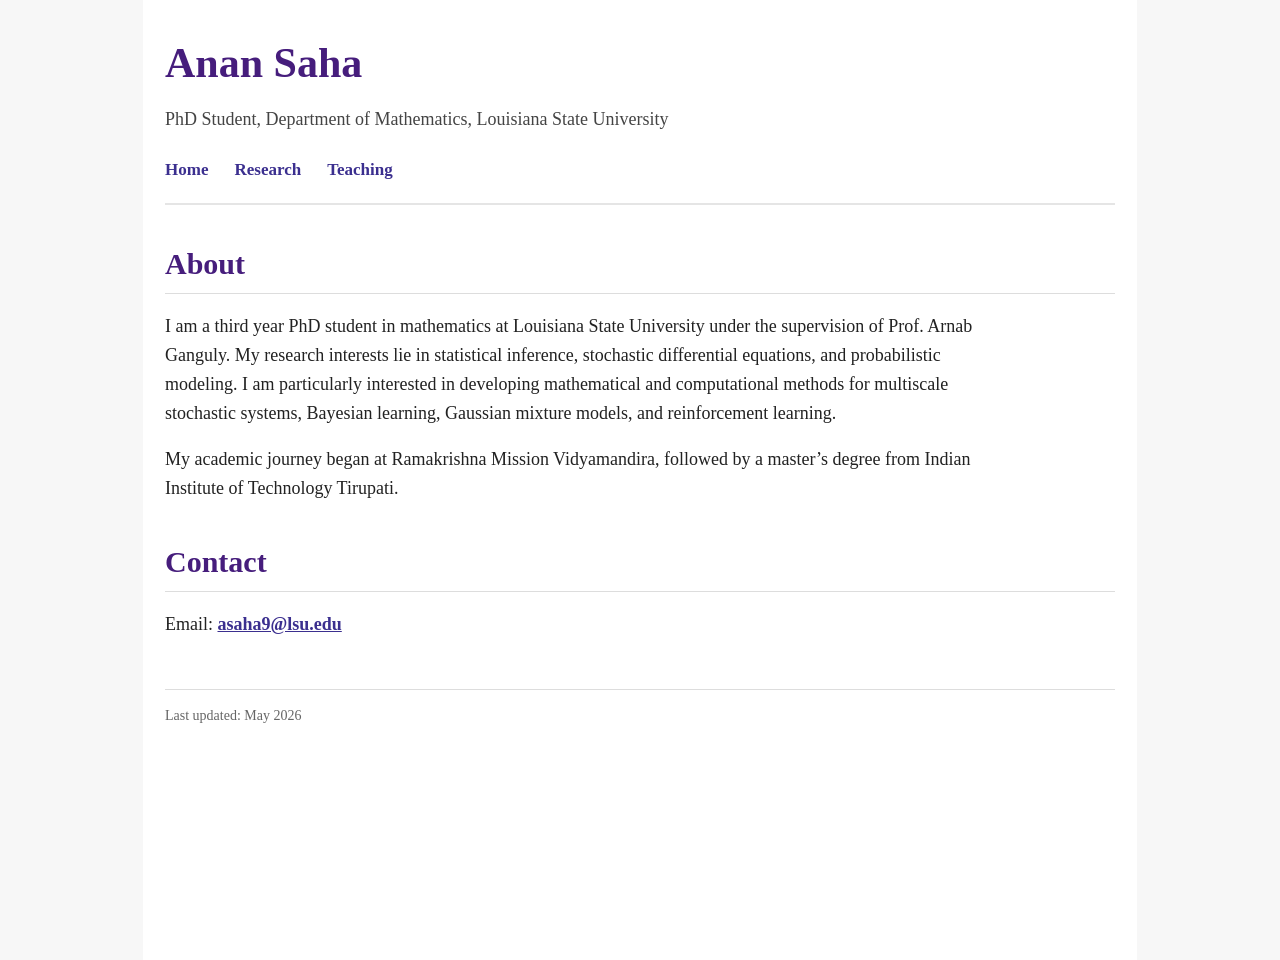
==== index.html @ 10abecd0 "Update index.html" ====
<!DOCTYPE html>
<html lang="en">
<head>
  <meta charset="UTF-8" />
  <meta name="viewport" content="width=device-width, initial-scale=1.0" />
  <title>Anan Saha</title>

  <style>
    body {
      margin: 0;
      font-family: Georgia, "Times New Roman", serif;
      background: #f7f7f7;
      color: #222;
      line-height: 1.6;
    }

    .container {
      max-width: 950px;
      margin: 0 auto;
      padding: 30px 22px;
      background: white;
      min-height: 100vh;
    }

    header {
      border-bottom: 2px solid #e5e5e5;
      padding-bottom: 20px;
      margin-bottom: 35px;
    }



    .subtitle {
      font-size: 18px;
      margin: 0;
      color: #444;
    }

    nav {
      margin-top: 22px;
    }

    nav a {
      text-decoration: none;
      color: #3b2f8f;
      font-weight: bold;
      margin-right: 22px;
      font-size: 17px;
    }

    nav a:hover {
      text-decoration: underline;
    }

    section {
      margin-bottom: 34px;
    }

    h1 {
  font-size: 42px;
  margin: 0 0 8px 0;
  font-weight: bold;
  color: #461D7C;
}

    h2 {
      font-size: 30px;
      color: #461D7C;
      border-bottom: 1px solid #ddd;
      padding-bottom: 5px;
      margin-bottom: 18px;
      
    }

    h3 {
      font-size: 22px;
      margin-bottom: 8px;
      color: #3b2f8f;
    }

    p {
      font-size: 18px;
      max-width: 850px;
    }

    .contact {
      margin-top: 35px;
    }

    .contact a {
      color: #3b2f8f;
      font-weight: bold;
    }

    footer {
      margin-top: 50px;
      border-top: 1px solid #ddd;
      padding-top: 15px;
      font-size: 14px;
      color: #666;
    }

    @media (max-width: 600px) {
      h1 {
        font-size: 34px;
      }

      nav a {
        display: inline-block;
        margin-bottom: 8px;
      }

      p {
        font-size: 17px;
      }
    }
  </style>
</head>

<body>
  <div class="container">

    <header>
      <h1>Anan Saha</h1>
      <p class="subtitle">
        PhD Student, Department of Mathematics, Louisiana State University
      </p>

      <nav>
        <a href="index.html" class="active">Home</a>
        <a href="research.html">Research</a>
        <a href="teaching.html">Teaching</a>
      </nav>
    </header>

    <section>
      <h2>About</h2>

      <p>
        I am a third year PhD student in mathematics at Louisiana State University under the supervision of Prof. Arnab Ganguly.
        My research interests lie in statistical inference, stochastic differential equations, and probabilistic modeling. I am particularly interested in developing mathematical and computational methods for multiscale stochastic systems, Bayesian learning, Gaussian mixture models, and reinforcement learning.
      </p>

     <p> My academic journey began at Ramakrishna Mission Vidyamandira, followed by a master’s degree from Indian Institute of Technology Tirupati.
</p>
    </section>

    <section class="contact">
      <h2>Contact</h2>

      <p>
        Email:
        <a href="mailto:asaha9@lsu.edu">asaha9@lsu.edu</a>
      </p>
    </section>

    <footer>
      Last updated: May 2026
    </footer>

  </div>
</body>
</html>
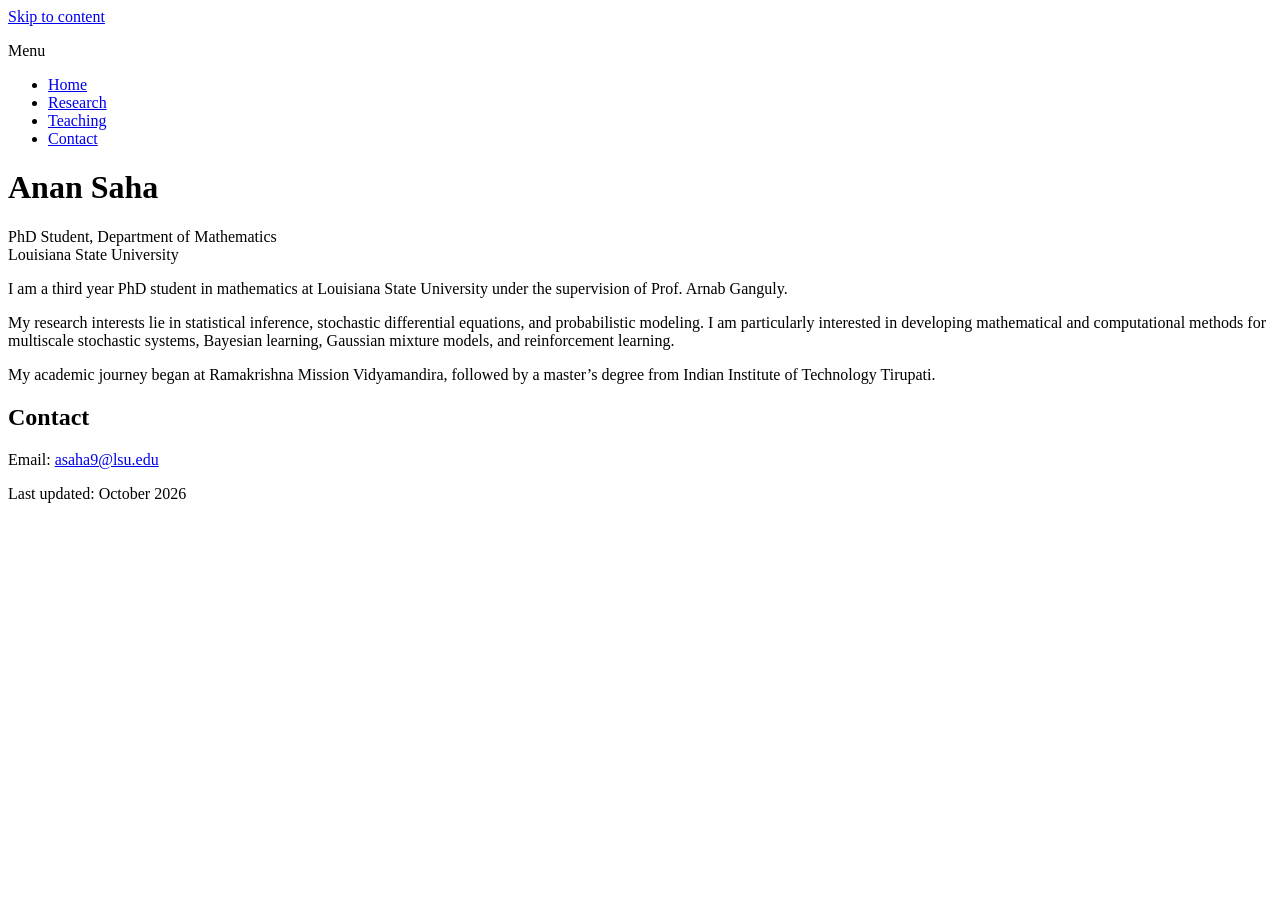
==== commit fd169512: "Update index.html" ====
--- a/index.html
+++ b/index.html
@@ -1,163 +1,69 @@
 <!DOCTYPE html>
 <html lang="en">
 <head>
-  <meta charset="UTF-8" />
-  <meta name="viewport" content="width=device-width, initial-scale=1.0" />
+  <meta charset="utf-8">
+  <meta name="viewport" content="width=device-width, initial-scale=1">
+  <meta name="description" content="Anan Saha, PhD student in mathematics at Louisiana State University. Research in statistical inference, stochastic differential equations, and probabilistic modeling.">
   <title>Anan Saha</title>
+  <link rel="stylesheet" href="styles.css">
+</head>
+<body>
+  <a class="skip-link" href="#main-content">Skip to content</a>
 
-  <style>
-    body {
-      margin: 0;
-      font-family: Georgia, "Times New Roman", serif;
-      background: #f7f7f7;
-      color: #222;
-      line-height: 1.6;
-    }
+  <div class="site-layout">
+    <aside class="site-sidebar">
+      <nav aria-label="Main navigation">
+        <p class="menu-title">Menu</p>
+        <ul>
+          <li><a href="index.html" aria-current="page">Home</a></li>
+          <li><a href="research.html">Research</a></li>
+          <li><a href="teaching.html">Teaching</a></li>
+          <li><a href="#contact">Contact</a></li>
+        </ul>
+      </nav>
+    </aside>
 
-    .container {
-      max-width: 950px;
-      margin: 0 auto;
-      padding: 30px 22px;
-      background: white;
-      min-height: 100vh;
-    }
+    <main class="site-content" id="main-content" tabindex="-1">
+      <header class="page-header">
+        <h1>Anan Saha</h1>
+      </header>
 
-    header {
-      border-bottom: 2px solid #e5e5e5;
-      padding-bottom: 20px;
-      margin-bottom: 35px;
-    }
+      <!-- To add a portrait, save your photo as profile.jpg in this folder
+           and uncomment the following line:
+      <img class="profile-photo" src="profile.jpg" alt="Anan Saha" width="384">
+      -->
 
-
-
-    .subtitle {
-      font-size: 18px;
-      margin: 0;
-      color: #444;
-    }
-
-    nav {
-      margin-top: 22px;
-    }
-
-    nav a {
-      text-decoration: none;
-      color: #3b2f8f;
-      font-weight: bold;
-      margin-right: 22px;
-      font-size: 17px;
-    }
-
-    nav a:hover {
-      text-decoration: underline;
-    }
-
-    section {
-      margin-bottom: 34px;
-    }
-
-    h1 {
-  font-size: 42px;
-  margin: 0 0 8px 0;
-  font-weight: bold;
-  color: #461D7C;
-}
-
-    h2 {
-      font-size: 30px;
-      color: #461D7C;
-      border-bottom: 1px solid #ddd;
-      padding-bottom: 5px;
-      margin-bottom: 18px;
-      
-    }
-
-    h3 {
-      font-size: 22px;
-      margin-bottom: 8px;
-      color: #3b2f8f;
-    }
-
-    p {
-      font-size: 18px;
-      max-width: 850px;
-    }
-
-    .contact {
-      margin-top: 35px;
-    }
-
-    .contact a {
-      color: #3b2f8f;
-      font-weight: bold;
-    }
-
-    footer {
-      margin-top: 50px;
-      border-top: 1px solid #ddd;
-      padding-top: 15px;
-      font-size: 14px;
-      color: #666;
-    }
-
-    @media (max-width: 600px) {
-      h1 {
-        font-size: 34px;
-      }
-
-      nav a {
-        display: inline-block;
-        margin-bottom: 8px;
-      }
-
-      p {
-        font-size: 17px;
-      }
-    }
-  </style>
-</head>
-
-<body>
-  <div class="container">
-
-    <header>
-      <h1>Anan Saha</h1>
-      <p class="subtitle">
-        PhD Student, Department of Mathematics, Louisiana State University
+      <p class="affiliation">
+        PhD Student, Department of Mathematics<br>
+        Louisiana State University
       </p>
 
-      <nav>
-        <a href="index.html" class="active">Home</a>
-        <a href="research.html">Research</a>
-        <a href="teaching.html">Teaching</a>
-      </nav>
-    </header>
-
-    <section>
-      <h2>About</h2>
+      <p>
+        I am a third year PhD student in mathematics at Louisiana State University
+        under the supervision of Prof. Arnab Ganguly.
+      </p>
 
       <p>
-        I am a third year PhD student in mathematics at Louisiana State University under the supervision of Prof. Arnab Ganguly.
-        My research interests lie in statistical inference, stochastic differential equations, and probabilistic modeling. I am particularly interested in developing mathematical and computational methods for multiscale stochastic systems, Bayesian learning, Gaussian mixture models, and reinforcement learning.
+        My research interests lie in statistical inference, stochastic differential
+        equations, and probabilistic modeling. I am particularly interested in
+        developing mathematical and computational methods for multiscale stochastic
+        systems, Bayesian learning, Gaussian mixture models, and reinforcement learning.
       </p>
 
-     <p> My academic journey began at Ramakrishna Mission Vidyamandira, followed by a master’s degree from Indian Institute of Technology Tirupati.
-</p>
-    </section>
+      <p>
+        My academic journey began at Ramakrishna Mission Vidyamandira, followed by
+        a master’s degree from Indian Institute of Technology Tirupati.
+      </p>
 
-    <section class="contact">
-      <h2>Contact</h2>
+      <section id="contact" aria-labelledby="contact-heading">
+        <h2 id="contact-heading">Contact</h2>
+        <p>Email: <a href="mailto:asaha9@lsu.edu">asaha9@lsu.edu</a></p>
+      </section>
 
-      <p>
-        Email:
-        <a href="mailto:asaha9@lsu.edu">asaha9@lsu.edu</a>
-      </p>
-    </section>
-
-    <footer>
-      Last updated: May 2026
-    </footer>
-
+      <footer class="site-footer">
+        Last updated: <time datetime="2026-10">October 2026</time>
+      </footer>
+    </main>
   </div>
 </body>
 </html>
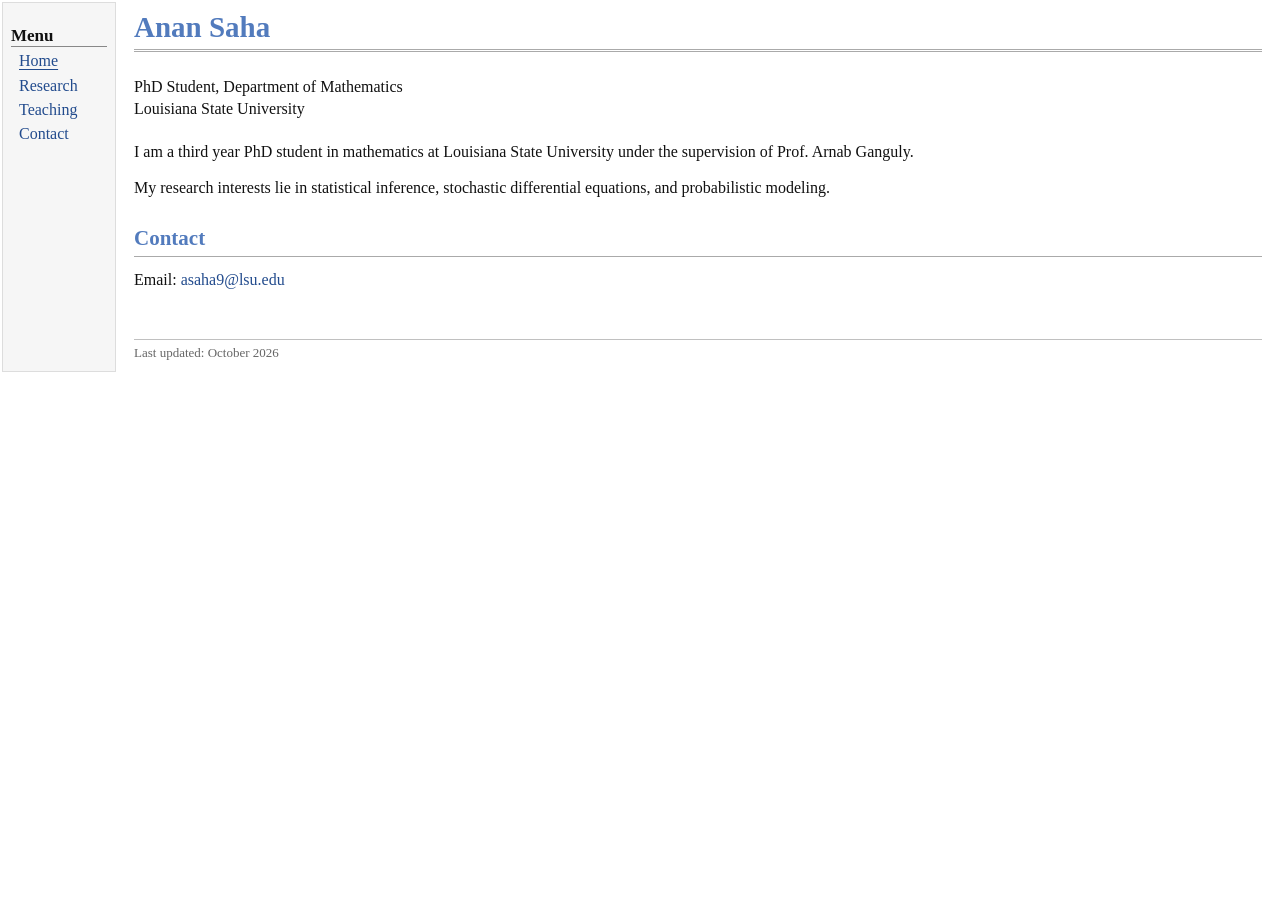
==== commit 136c8eff: "Update index.html" ====
--- a/index.html
+++ b/index.html
@@ -45,15 +45,9 @@
 
       <p>
         My research interests lie in statistical inference, stochastic differential
-        equations, and probabilistic modeling. I am particularly interested in
-        developing mathematical and computational methods for multiscale stochastic
-        systems, Bayesian learning, Gaussian mixture models, and reinforcement learning.
+        equations, and probabilistic modeling.
       </p>
 
-      <p>
-        My academic journey began at Ramakrishna Mission Vidyamandira, followed by
-        a master’s degree from Indian Institute of Technology Tirupati.
-      </p>
 
       <section id="contact" aria-labelledby="contact-heading">
         <h2 id="contact-heading">Contact</h2>
--- a/styles.css
+++ b/styles.css
@@ -0,0 +1,240 @@
+/* Shared by index.html, research.html, and teaching.html. */
+:root {
+  color-scheme: light;
+  --heading-color: #527bbd;
+  --link-color: #224b8d;
+  --rule-color: #aaa;
+  --sidebar-color: #f6f6f6;
+}
+
+* {
+  box-sizing: border-box;
+}
+
+body {
+  margin: 0;
+  background: #fff;
+  color: #111;
+  font-family: Georgia, "Times New Roman", serif;
+  font-size: 16px;
+  line-height: 1.4;
+}
+
+a {
+  color: var(--link-color);
+  text-decoration: none;
+}
+
+a:hover {
+  text-decoration: underline;
+}
+
+a:focus-visible,
+main:focus-visible {
+  outline: 2px solid var(--link-color);
+  outline-offset: 3px;
+}
+
+.skip-link {
+  position: absolute;
+  top: 8px;
+  left: 8px;
+  z-index: 1;
+  padding: 8px 12px;
+  transform: translateY(-150%);
+  background: #fff;
+  border: 1px solid var(--link-color);
+}
+
+.skip-link:focus {
+  transform: translateY(0);
+}
+
+.site-layout {
+  display: grid;
+  grid-template-columns: 114px minmax(0, 1fr);
+  gap: 18px;
+  margin: 2px;
+}
+
+.site-sidebar {
+  padding: 22px 8px 16px;
+  background: var(--sidebar-color);
+  border: 1px solid #ddd;
+}
+
+.menu-title {
+  margin: 0 0 2px;
+  border-bottom: 1px solid #888;
+  font-size: 17px;
+  font-weight: bold;
+  line-height: 1.25;
+}
+
+.site-sidebar ul {
+  margin: 0;
+  padding: 0;
+  list-style: none;
+}
+
+.site-sidebar a {
+  display: block;
+  padding: 1px 8px;
+  line-height: 1.4;
+}
+
+.site-sidebar a[aria-current="page"] {
+  text-decoration: underline;
+  text-underline-offset: 3px;
+}
+
+.site-content {
+  min-width: 0;
+  padding: 8px 16px 10px 0;
+  overflow-wrap: break-word;
+}
+
+.page-header {
+  margin-bottom: 24px;
+  padding-bottom: 4px;
+  border-bottom: 3px double var(--rule-color);
+}
+
+h1,
+h2,
+h3 {
+  color: var(--heading-color);
+  font-weight: bold;
+}
+
+h1 {
+  margin: 0;
+  font-size: 29px;
+  line-height: 1.2;
+}
+
+h2 {
+  margin: 26px 0 12px;
+  padding-bottom: 3px;
+  border-bottom: 1px solid var(--rule-color);
+  font-size: 21px;
+  line-height: 1.3;
+}
+
+h3 {
+  margin: 20px 0 10px;
+  color: var(--link-color);
+  font-size: 17px;
+}
+
+p {
+  margin: 0 0 14px;
+}
+
+.affiliation {
+  margin-bottom: 20px;
+}
+
+/* Optional: add your own portrait above the biography in index.html. */
+.profile-photo {
+  display: block;
+  width: 384px;
+  max-width: 100%;
+  height: auto;
+  margin: 0 0 14px;
+}
+
+.publication-list,
+.course-list {
+  margin: 0;
+  padding-left: 28px;
+}
+
+.publication-list li {
+  margin-bottom: 18px;
+  padding-left: 2px;
+}
+
+.paper-title {
+  font-weight: bold;
+}
+
+.course-list li {
+  margin-bottom: 14px;
+  padding-left: 2px;
+}
+
+.course-details {
+  color: #444;
+}
+
+.site-footer {
+  margin-top: 48px;
+  padding-top: 4px;
+  border-top: 1px solid #c0c0c0;
+  color: #666;
+  font-size: 13px;
+}
+
+@media (max-width: 640px) {
+  .site-layout {
+    display: block;
+    margin: 0;
+  }
+
+  .site-sidebar {
+    padding: 10px 12px;
+    border-width: 0 0 1px;
+  }
+
+  .menu-title {
+    margin-bottom: 4px;
+    border: 0;
+  }
+
+  .site-sidebar ul {
+    display: flex;
+    flex-wrap: wrap;
+    gap: 0 4px;
+  }
+
+  .site-sidebar a {
+    display: flex;
+    align-items: center;
+    min-height: 44px;
+    padding: 8px;
+  }
+
+  .site-content {
+    padding: 20px 16px;
+  }
+
+  h1 {
+    font-size: 28px;
+  }
+
+  .page-header {
+    margin-bottom: 20px;
+  }
+}
+
+@media print {
+  .site-sidebar,
+  .skip-link {
+    display: none;
+  }
+
+  .site-layout {
+    display: block;
+    margin: 0;
+  }
+
+  .site-content {
+    padding: 0;
+  }
+
+  .publication-list li,
+  .course-list li {
+    break-inside: avoid;
+  }
+}
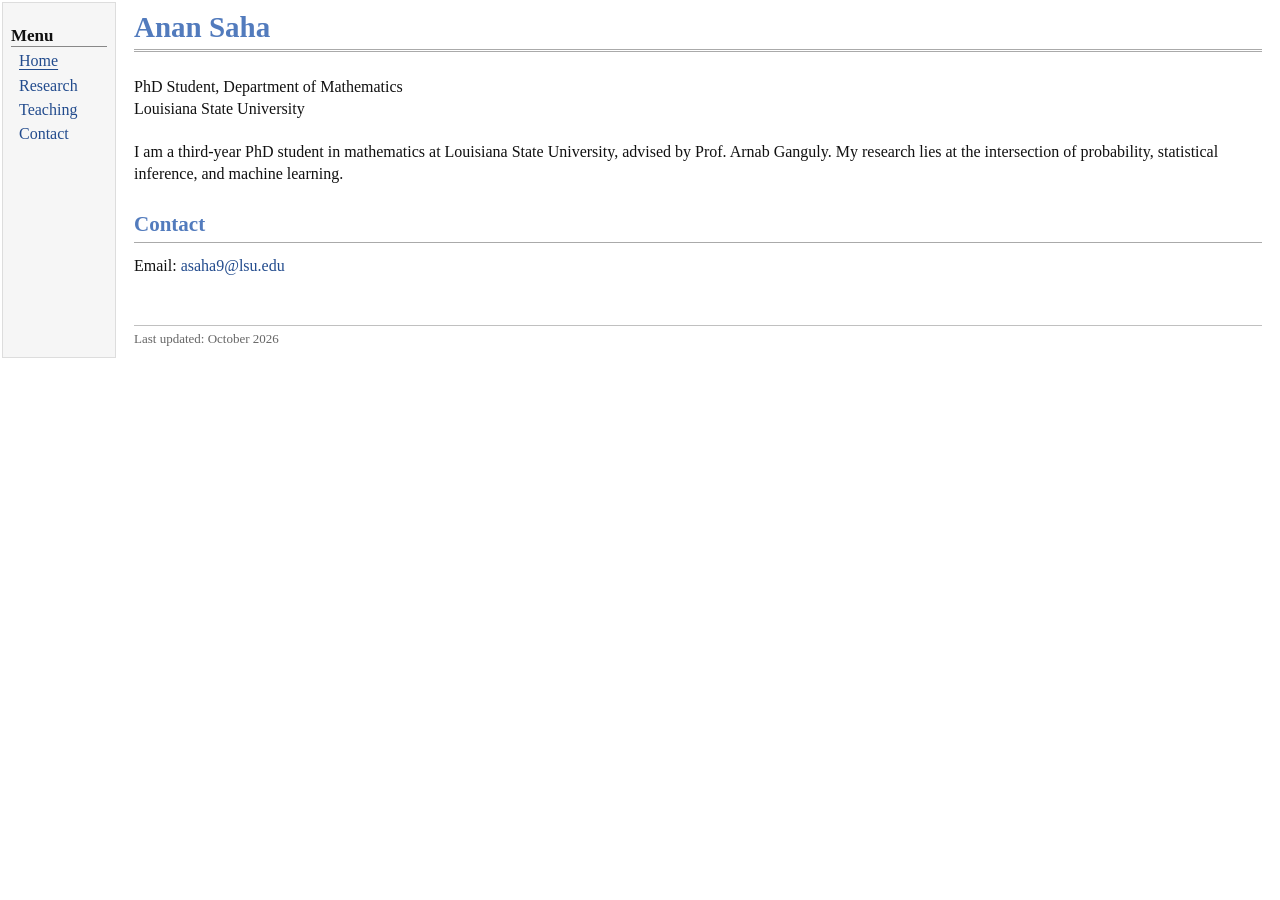
==== commit 10fd1922: "Update index.html" ====
--- a/index.html
+++ b/index.html
@@ -38,15 +38,13 @@
         Louisiana State University
       </p>
 
-      <p>
-        I am a third year PhD student in mathematics at Louisiana State University
-        under the supervision of Prof. Arnab Ganguly.
-      </p>
+   <p>
+  I am a third-year PhD student in mathematics at Louisiana State
+  University, advised by Prof. Arnab Ganguly. My research lies at
+  the intersection of probability, statistical inference, and
+  machine learning.
+</p>
 
-      <p>
-        My research interests lie in statistical inference, stochastic differential
-        equations, and probabilistic modeling.
-      </p>
 
 
       <section id="contact" aria-labelledby="contact-heading">
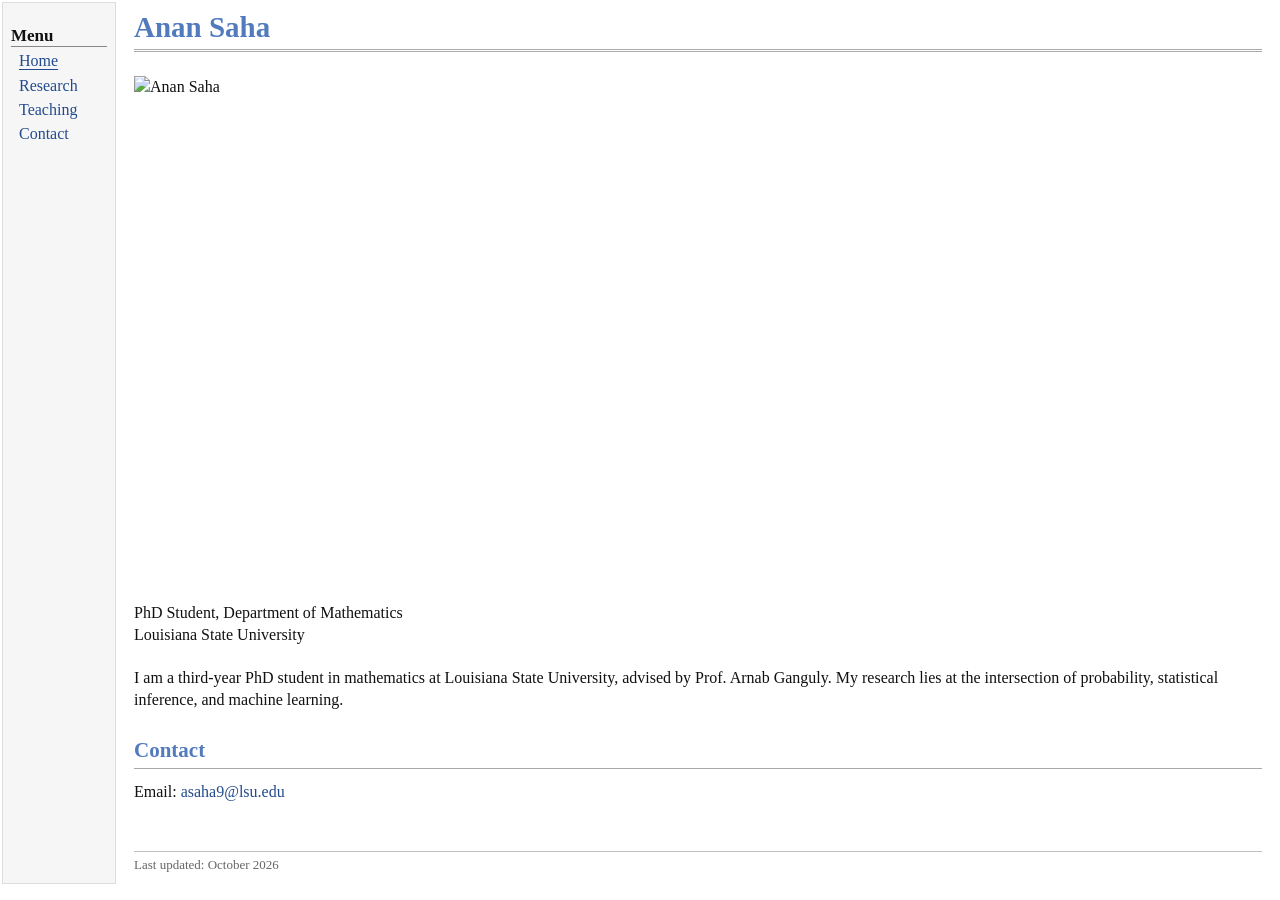
==== commit 77510ad2: "Update index.html" ====
--- a/index.html
+++ b/index.html
@@ -32,6 +32,13 @@
            and uncomment the following line:
       <img class="profile-photo" src="profile.jpg" alt="Anan Saha" width="384">
       -->
+      <img
+  class="profile-photo"
+  src="profile.jpg"
+  alt="Anan Saha"
+  width="300"
+  height="400"
+>
 
       <p class="affiliation">
         PhD Student, Department of Mathematics<br>
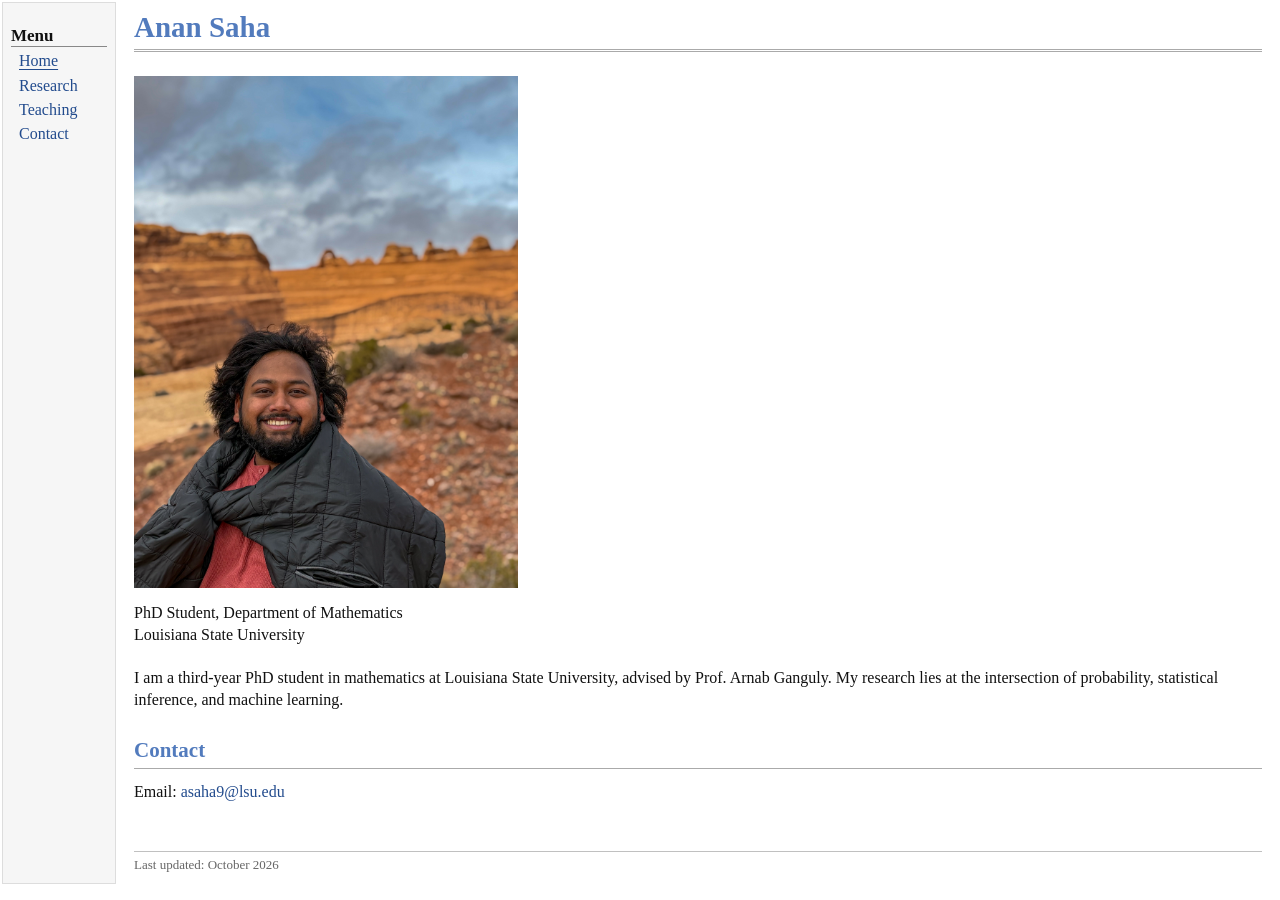
==== commit e691efdb: "Update index.html" ====
--- a/index.html
+++ b/index.html
@@ -34,7 +34,7 @@
       -->
       <img
   class="profile-photo"
-  src="profile.jpg"
+  src="IMG_0428_jpg.JPG"
   alt="Anan Saha"
   width="300"
   height="400"
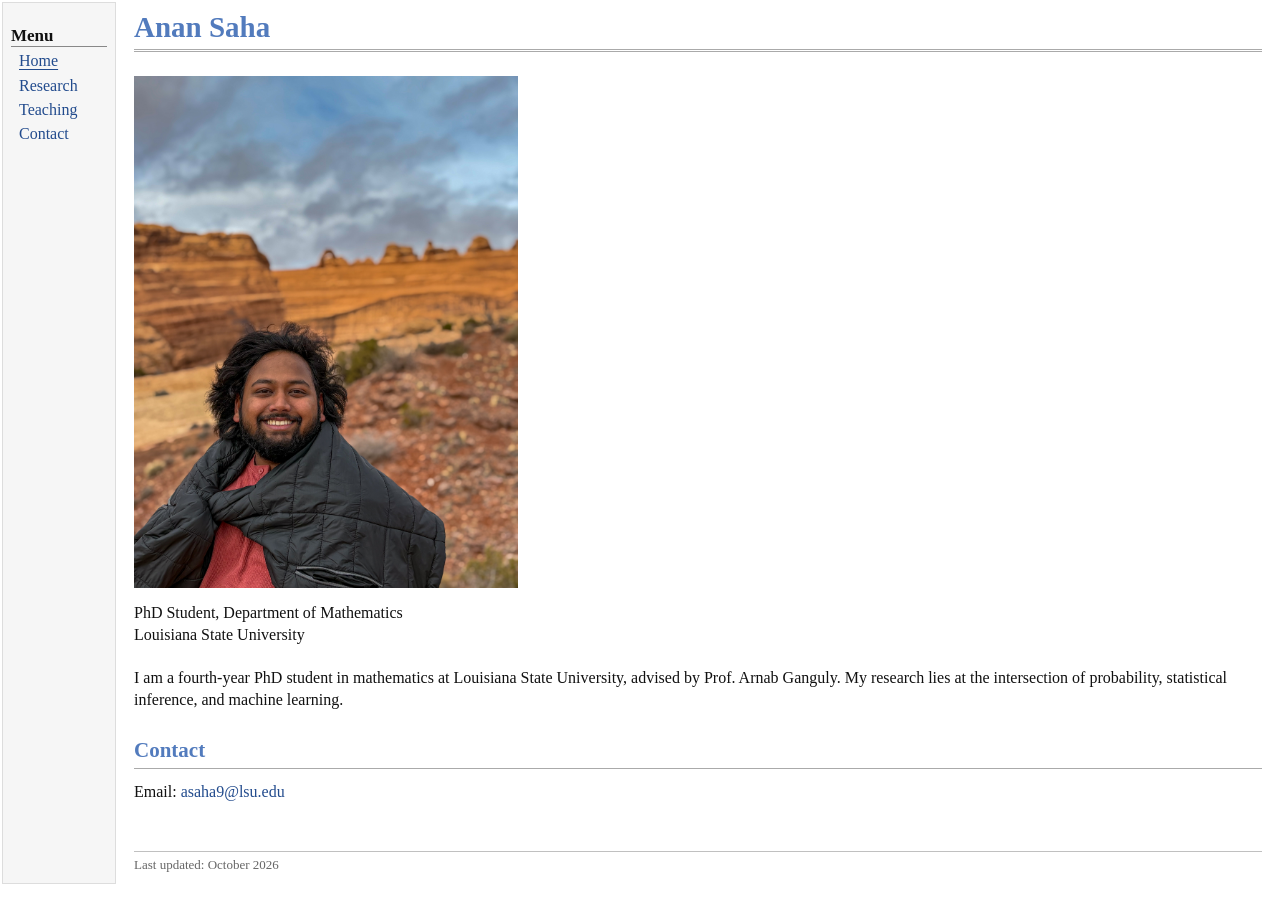
==== commit f745c975: "Update index.html" ====
--- a/index.html
+++ b/index.html
@@ -46,7 +46,7 @@
       </p>
 
    <p>
-  I am a third-year PhD student in mathematics at Louisiana State
+  I am a fourth-year PhD student in mathematics at Louisiana State
   University, advised by Prof. Arnab Ganguly. My research lies at
   the intersection of probability, statistical inference, and
   machine learning.
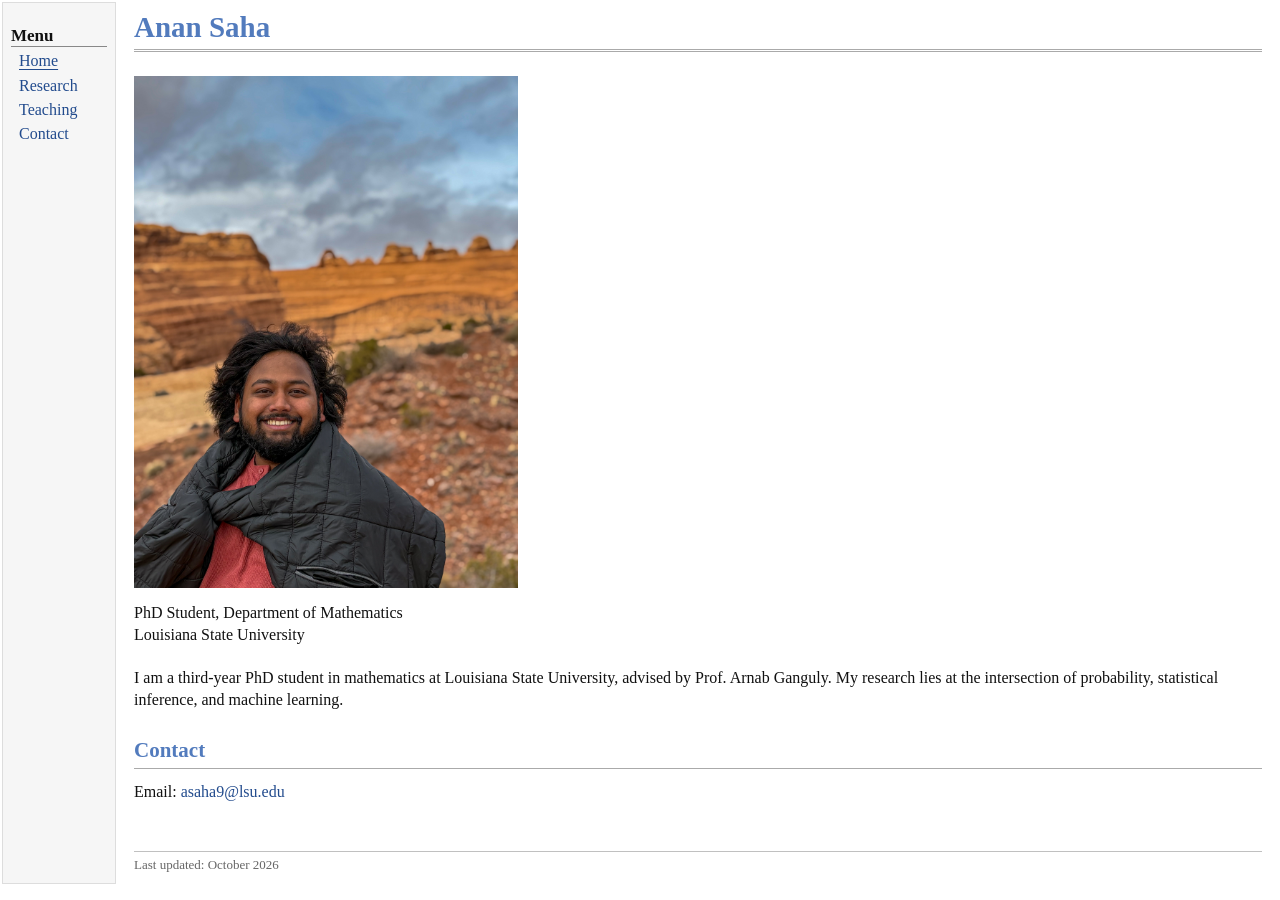
==== commit 8da866cf: "Update index.html" ====
--- a/index.html
+++ b/index.html
@@ -46,7 +46,7 @@
       </p>
 
    <p>
-  I am a fourth-year PhD student in mathematics at Louisiana State
+  I am a third-year PhD student in mathematics at Louisiana State
   University, advised by Prof. Arnab Ganguly. My research lies at
   the intersection of probability, statistical inference, and
   machine learning.
